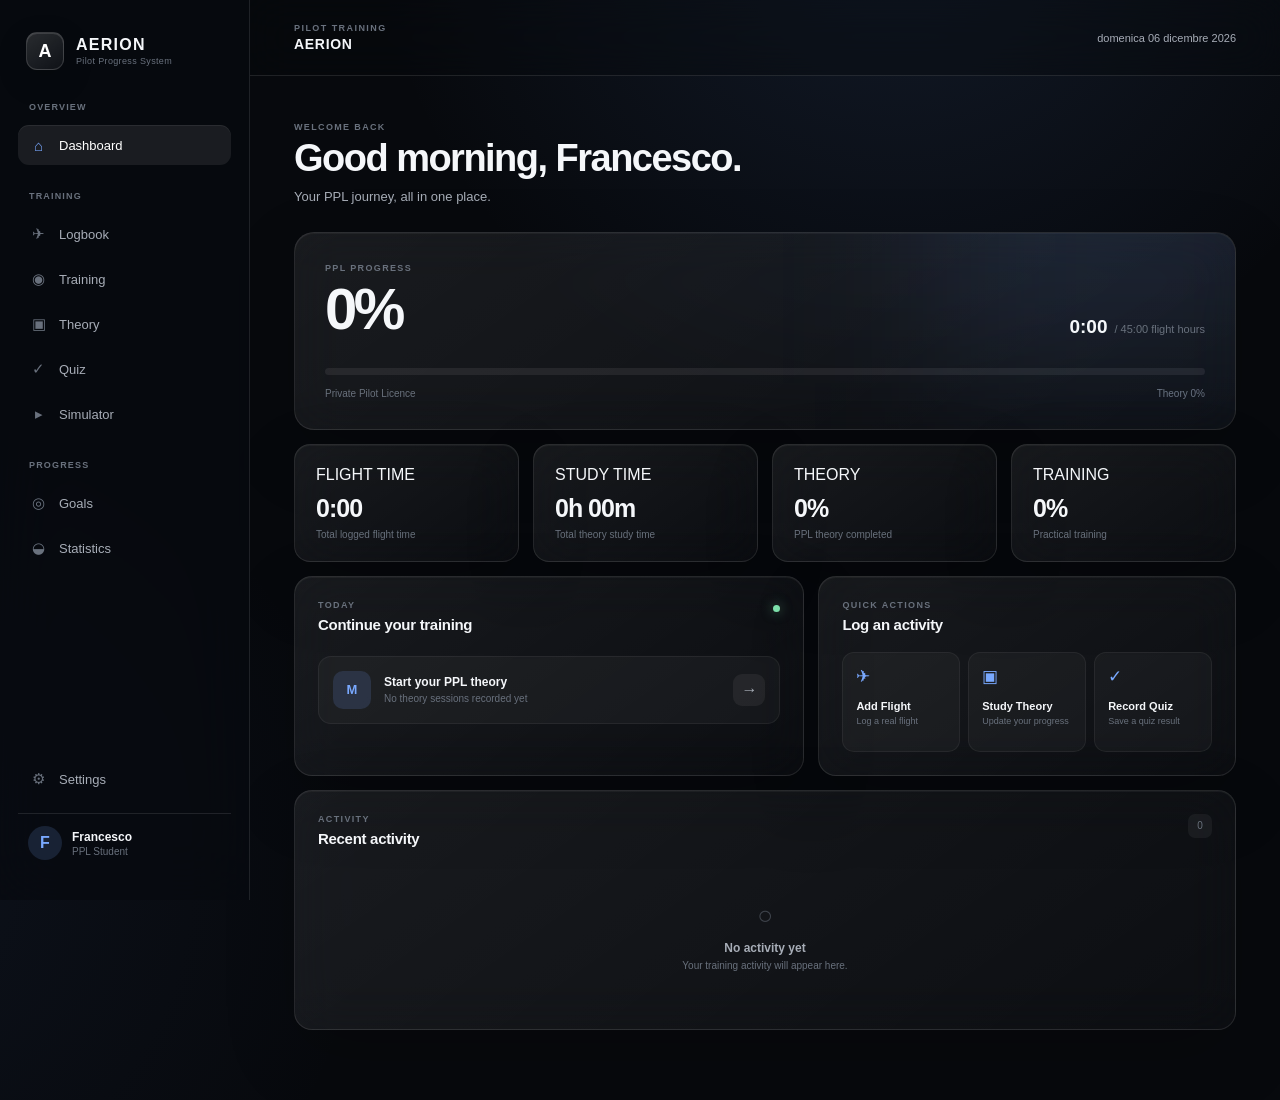
==== dashboard/index.html @ 3a141fea "Create index.html" ====
<!DOCTYPE html>
<html lang="it">

<head>

    <meta charset="UTF-8">

    <meta
        name="viewport"
        content="width=device-width, initial-scale=1.0"
    >

    <meta
        name="theme-color"
        content="#07090d"
    >

    <title>AERION — Dashboard</title>

    <link
        rel="stylesheet"
        href="../css/global.css"
    >

    <link
        rel="stylesheet"
        href="../css/dashboard.css"
    >

</head>


<body>

<div class="app-shell">


    <!-- =====================================================
         SIDEBAR
    ====================================================== -->

    <aside class="sidebar">

        <div class="brand">

            <div class="brand-mark">
                A
            </div>

            <div>

                <div class="brand-name">
                    AERION
                </div>

                <div class="brand-subtitle">
                    Pilot Progress System
                </div>

            </div>

        </div>


        <nav class="navigation">


            <div class="nav-section">

                <span>
                    OVERVIEW
                </span>

                <a
                    href="../dashboard/index.html"
                    class="nav-item active"
                >

                    <span class="nav-icon">
                        ⌂
                    </span>

                    Dashboard

                </a>

            </div>


            <div class="nav-section">

                <span>
                    TRAINING
                </span>


                <a
                    href="../logbook/index.html"
                    class="nav-item"
                >

                    <span class="nav-icon">
                        ✈
                    </span>

                    Logbook

                </a>


                <a
                    href="../training/index.html"
                    class="nav-item"
                >

                    <span class="nav-icon">
                        ◉
                    </span>

                    Training

                </a>


                <a
                    href="../theory/index.html"
                    class="nav-item"
                >

                    <span class="nav-icon">
                        ▣
                    </span>

                    Theory

                </a>


                <a
                    href="../quiz/index.html"
                    class="nav-item"
                >

                    <span class="nav-icon">
                        ✓
                    </span>

                    Quiz

                </a>


                <a
                    href="../simulator/index.html"
                    class="nav-item"
                >

                    <span class="nav-icon">
                        ▸
                    </span>

                    Simulator

                </a>

            </div>


            <div class="nav-section">

                <span>
                    PROGRESS
                </span>


                <a
                    href="../goals/index.html"
                    class="nav-item"
                >

                    <span class="nav-icon">
                        ◎
                    </span>

                    Goals

                </a>


                <a
                    href="../statistics/index.html"
                    class="nav-item"
                >

                    <span class="nav-icon">
                        ◒
                    </span>

                    Statistics

                </a>

            </div>

        </nav>


        <div class="sidebar-bottom">


            <a
                href="../settings/index.html"
                class="nav-item"
            >

                <span class="nav-icon">
                    ⚙
                </span>

                Settings

            </a>


            <div class="profile-mini">

                <div
                    class="profile-avatar"
                    id="profileInitial"
                >
                    F
                </div>

                <div>

                    <strong id="profileName">
                        Francesco
                    </strong>

                    <small>
                        PPL Student
                    </small>

                </div>

            </div>

        </div>

    </aside>



    <!-- =====================================================
         MAIN
    ====================================================== -->

    <main class="main-content">


        <header class="topbar">

            <div>

                <div class="topbar-label">
                    PILOT TRAINING
                </div>

                <div class="topbar-title">
                    AERION
                </div>

            </div>


            <div
                class="topbar-date"
                id="currentDate"
            ></div>

        </header>



        <section class="page-content">


            <!-- =================================================
                 WELCOME
            ================================================== -->

            <div class="welcome">

                <div>

                    <p class="eyebrow">
                        WELCOME BACK
                    </p>

                    <h1 id="welcomeTitle">
                        Good morning, Francesco.
                    </h1>

                    <p class="welcome-description">
                        Your PPL journey, all in one place.
                    </p>

                </div>

            </div>



            <!-- =================================================
                 PPL PROGRESS
            ================================================== -->

            <section class="hero-card glass">

                <div class="hero-top">

                    <div>

                        <p class="card-label">
                            PPL PROGRESS
                        </p>

                        <h2 id="overallProgress">
                            0%
                        </h2>

                    </div>


                    <div class="hero-hours">

                        <strong id="flightHours">
                            0:00
                        </strong>

                        <span>
                            / 45:00 flight hours
                        </span>

                    </div>

                </div>


                <div class="progress-track large">

                    <div
                        class="progress-fill"
                        id="overallProgressBar"
                        style="width:0%"
                    ></div>

                </div>


                <div class="hero-footer">

                    <span>
                        Private Pilot Licence
                    </span>

                    <span id="theoryProgressText">
                        Theory 0%
                    </span>

                </div>

            </section>



            <!-- =================================================
                 METRICS
            ================================================== -->

            <section class="metrics-grid">


                <div class="metric-card glass">

                    <span class="metric-label">
                        FLIGHT TIME
                    </span>

                    <strong id="metricFlightTime">
                        0:00
                    </strong>

                    <small>
                        Total logged flight time
                    </small>

                </div>


                <div class="metric-card glass">

                    <span class="metric-label">
                        STUDY TIME
                    </span>

                    <strong id="metricStudyTime">
                        0h 00m
                    </strong>

                    <small>
                        Total theory study time
                    </small>

                </div>


                <div class="metric-card glass">

                    <span class="metric-label">
                        THEORY
                    </span>

                    <strong id="metricTheory">
                        0%
                    </strong>

                    <small>
                        PPL theory completed
                    </small>

                </div>


                <div class="metric-card glass">

                    <span class="metric-label">
                        TRAINING
                    </span>

                    <strong id="metricTraining">
                        0%
                    </strong>

                    <small>
                        Practical training
                    </small>

                </div>

            </section>



            <!-- =================================================
                 TODAY / QUICK ACTIONS
            ================================================== -->

            <section class="dashboard-grid">


                <div class="glass panel">

                    <div class="panel-header">

                        <div>

                            <p class="card-label">
                                TODAY
                            </p>

                            <h3>
                                Continue your training
                            </h3>

                        </div>

                        <span class="status-dot"></span>

                    </div>


                    <div class="today-content">

                        <div class="today-icon">
                            M
                        </div>


                        <div>

                            <strong id="nextTopic">
                                Start your PPL theory
                            </strong>

                            <span id="nextTopicMeta">
                                No theory sessions recorded yet
                            </span>

                        </div>


                        <a
                            href="../theory/index.html"
                            class="arrow-button"
                        >
                            →
                        </a>

                    </div>

                </div>



                <div class="glass panel">

                    <div class="panel-header">

                        <div>

                            <p class="card-label">
                                QUICK ACTIONS
                            </p>

                            <h3>
                                Log an activity
                            </h3>

                        </div>

                    </div>


                    <div class="quick-actions">


                        <a
                            href="../logbook/index.html"
                            class="quick-action"
                        >

                            <span>
                                ✈
                            </span>

                            <div>

                                <strong>
                                    Add Flight
                                </strong>

                                <small>
                                    Log a real flight
                                </small>

                            </div>

                        </a>


                        <a
                            href="../theory/index.html"
                            class="quick-action"
                        >

                            <span>
                                ▣
                            </span>

                            <div>

                                <strong>
                                    Study Theory
                                </strong>

                                <small>
                                    Update your progress
                                </small>

                            </div>

                        </a>


                        <a
                            href="../quiz/index.html"
                            class="quick-action"
                        >

                            <span>
                                ✓
                            </span>

                            <div>

                                <strong>
                                    Record Quiz
                                </strong>

                                <small>
                                    Save a quiz result
                                </small>

                            </div>

                        </a>

                    </div>

                </div>

            </section>



            <!-- =================================================
                 RECENT ACTIVITY
            ================================================== -->

            <section class="glass panel recent-panel">


                <div class="panel-header">

                    <div>

                        <p class="card-label">
                            ACTIVITY
                        </p>

                        <h3>
                            Recent activity
                        </h3>

                    </div>


                    <span
                        class="activity-count"
                        id="activityCount"
                    >
                        0
                    </span>

                </div>


                <div
                    id="recentActivity"
                    class="activity-list"
                >

                    <div class="empty-state">

                        <div class="empty-icon">
                            ○
                        </div>

                        <strong>
                            No activity yet
                        </strong>

                        <span>
                            Your training activity will appear here.
                        </span>

                    </div>

                </div>

            </section>


        </section>

    </main>

</div>



<!-- =========================================================
     JAVASCRIPT
========================================================= -->

<script src="../js/app.js"></script>
<script src="../js/dashboard.js"></script>

</body>

</html>
---- css/global.css ----
* {
    box-sizing: border-box;
    margin: 0;
    padding: 0;
}

:root {
    --bg: #07090d;
    --bg-secondary: #0b0f15;

    --glass: rgba(255, 255, 255, 0.055);
    --glass-strong: rgba(255, 255, 255, 0.075);

    --border: rgba(255, 255, 255, 0.10);
    --border-light: rgba(255, 255, 255, 0.15);

    --text: #f5f7fa;
    --text-secondary: #a7adb7;
    --text-muted: #69717d;

    --accent: #79a9ff;
    --accent-soft: rgba(121, 169, 255, 0.15);

    --success: #7ee2ad;

    --radius: 20px;
}

html {
    scroll-behavior: smooth;
}

body {
    min-height: 100vh;

    background:
        radial-gradient(
            circle at 70% -10%,
            rgba(79, 119, 190, 0.16),
            transparent 35%
        ),
        radial-gradient(
            circle at -10% 80%,
            rgba(60, 90, 150, 0.10),
            transparent 30%
        ),
        var(--bg);

    color: var(--text);

    font-family:
        Inter,
        -apple-system,
        BlinkMacSystemFont,
        "SF Pro Display",
        "SF Pro Text",
        sans-serif;

    -webkit-font-smoothing: antialiased;
}

a {
    color: inherit;
    text-decoration: none;
}

button,
input,
select,
textarea {
    font: inherit;
}

.app-shell {
    display: flex;
    min-height: 100vh;
}

/* =========================
   SIDEBAR
========================= */

.sidebar {
    width: 250px;
    min-height: 100vh;

    position: fixed;
    left: 0;
    top: 0;
    bottom: 0;

    display: flex;
    flex-direction: column;

    padding: 28px 18px;

    background: rgba(8, 11, 16, 0.72);

    backdrop-filter: blur(30px);
    -webkit-backdrop-filter: blur(30px);

    border-right: 1px solid var(--border);

    z-index: 20;
}

.brand {
    display: flex;
    align-items: center;
    gap: 12px;

    padding: 4px 8px 32px;
}

.brand-mark {
    width: 38px;
    height: 38px;

    display: grid;
    place-items: center;

    border-radius: 11px;

    background: linear-gradient(
        145deg,
        rgba(255,255,255,0.14),
        rgba(255,255,255,0.04)
    );

    border: 1px solid var(--border-light);

    color: white;
    font-size: 18px;
    font-weight: 700;

    box-shadow:
        inset 0 1px rgba(255,255,255,0.12),
        0 10px 30px rgba(0,0,0,0.2);
}

.brand-name {
    font-size: 16px;
    font-weight: 750;
    letter-spacing: 0.08em;
}

.brand-subtitle {
    margin-top: 2px;

    color: var(--text-muted);

    font-size: 9px;
    letter-spacing: 0.04em;
}

.navigation {
    display: flex;
    flex-direction: column;
    gap: 26px;
}

.nav-section {
    display: flex;
    flex-direction: column;
    gap: 5px;
}

.nav-section > span {
    padding: 0 11px 8px;

    color: var(--text-muted);

    font-size: 9px;
    font-weight: 700;
    letter-spacing: 0.13em;
}

.nav-item {
    display: flex;
    align-items: center;
    gap: 11px;

    min-height: 40px;

    padding: 0 11px;

    border-radius: 11px;

    color: var(--text-secondary);

    font-size: 13px;
    font-weight: 500;

    transition:
        background 0.2s ease,
        color 0.2s ease,
        transform 0.2s ease;
}

.nav-item:hover {
    color: var(--text);
    background: rgba(255,255,255,0.055);
}

.nav-item.active {
    color: white;
    background: rgba(255,255,255,0.08);

    box-shadow:
        inset 0 1px rgba(255,255,255,0.07);
}

.nav-icon {
    width: 19px;

    color: var(--text-muted);

    text-align: center;

    font-size: 15px;
}

.nav-item.active .nav-icon {
    color: var(--accent);
}

.sidebar-bottom {
    margin-top: auto;

    display: flex;
    flex-direction: column;
    gap: 14px;
}

.profile-mini {
    display: flex;
    align-items: center;
    gap: 10px;

    padding: 12px 10px;

    border-top: 1px solid var(--border);
}

.profile-avatar {
    width: 34px;
    height: 34px;

    display: grid;
    place-items: center;

    border-radius: 50%;

    background: var(--accent-soft);

    color: var(--accent);

    font-weight: 700;
}

.profile-mini strong {
    display: block;

    font-size: 12px;
}

.profile-mini small {
    display: block;

    margin-top: 2px;

    color: var(--text-muted);

    font-size: 10px;
}

/* =========================
   MAIN
========================= */

.main-content {
    width: calc(100% - 250px);

    margin-left: 250px;

    min-height: 100vh;
}

.topbar {
    height: 76px;

    display: flex;
    align-items: center;
    justify-content: space-between;

    padding: 0 44px;

    border-bottom: 1px solid var(--border);

    background: rgba(7, 9, 13, 0.35);

    backdrop-filter: blur(20px);
    -webkit-backdrop-filter: blur(20px);
}

.topbar-label {
    color: var(--text-muted);

    font-size: 9px;
    font-weight: 700;
    letter-spacing: 0.16em;
}

.topbar-title {
    margin-top: 3px;

    font-size: 14px;
    font-weight: 650;
    letter-spacing: 0.05em;
}

.topbar-date {
    color: var(--text-secondary);

    font-size: 11px;
}

.page-content {
    max-width: 1380px;

    margin: 0 auto;

    padding: 46px 44px 70px;
}

/* =========================
   GENERAL
========================= */

.glass {
    background:
        linear-gradient(
            145deg,
            rgba(255,255,255,0.075),
            rgba(255,255,255,0.025)
        );

    border: 1px solid var(--border);

    backdrop-filter: blur(25px);
    -webkit-backdrop-filter: blur(25px);

    box-shadow:
        inset 0 1px rgba(255,255,255,0.045),
        0 25px 70px rgba(0,0,0,0.18);
}

.eyebrow,
.card-label {
    color: var(--text-muted);

    font-size: 9px;
    font-weight: 750;
    letter-spacing: 0.15em;
}

.welcome {
    margin-bottom: 28px;
}

.welcome h1 {
    margin-top: 7px;

    font-size: clamp(27px, 3vw, 38px);

    line-height: 1.05;

    letter-spacing: -0.04em;
}

.welcome-description {
    margin-top: 10px;

    color: var(--text-secondary);

    font-size: 13px;
}

/* =========================
   HERO
========================= */

.hero-card {
    position: relative;

    overflow: hidden;

    padding: 30px;

    border-radius: var(--radius);
}

.hero-card::before {
    content: "";

    position: absolute;

    width: 400px;
    height: 400px;

    top: -250px;
    right: -100px;

    background: rgba(121,169,255,0.10);

    filter: blur(80px);

    pointer-events: none;
}

.hero-top {
    position: relative;

    display: flex;
    align-items: flex-end;
    justify-content: space-between;
}

.hero-top h2 {
    margin-top: 7px;

    font-size: 58px;
    line-height: 1;

    letter-spacing: -0.06em;
}

.hero-hours {
    display: flex;
    align-items: baseline;
    gap: 7px;
}

.hero-hours strong {
    font-size: 19px;
}

.hero-hours span {
    color: var(--text-muted);

    font-size: 11px;
}

.progress-track {
    overflow: hidden;

    width: 100%;

    background: rgba(255,255,255,0.07);

    border-radius: 999px;
}

.progress-track.large {
    height: 7px;

    margin-top: 30px;
}

.progress-fill {
    height: 100%;

    background:
        linear-gradient(
            90deg,
            var(--accent),
            #a7c7ff
        );

    border-radius: inherit;

    box-shadow:
        0 0 20px rgba(121,169,255,0.3);

    transition: width 0.6s ease;
}

.hero-footer {
    display: flex;
    justify-content: space-between;

    margin-top: 13px;

    color: var(--text-muted);

    font-size: 10px;
}

/* =========================
   METRICS
========================= */

.metrics-grid {
    display: grid;

    grid-template-columns: repeat(4, 1fr);

    gap: 14px;

    margin-top: 14px;
}

.metric-card {
    padding: 21px;

    border-radius: 16px;
}

.metric-card strong {
    display: block;

    margin-top: 10px;

    font-size: 25px;

    letter-spacing: -0.04em;
}

.metric-card small {
    display: block;

    margin-top: 6px;

    color: var(--text-muted);

    font-size: 10px;
}

/* =========================
   PANELS
========================= */

.dashboard-grid {
    display: grid;

    grid-template-columns: 1.1fr 0.9fr;

    gap: 14px;

    margin-top: 14px;
}

.panel {
    padding: 23px;

    border-radius: 18px;
}

.panel-header {
    display: flex;
    align-items: flex-start;
    justify-content: space-between;
}

.panel-header h3 {
    margin-top: 6px;

    font-size: 15px;

    letter-spacing: -0.02em;
}

.status-dot {
    width: 7px;
    height: 7px;

    margin-top: 5px;

    border-radius: 50%;

    background: var(--success);

    box-shadow:
        0 0 12px rgba(126,226,173,0.5);
}

.today-content {
    display: flex;
    align-items: center;

    gap: 13px;

    margin-top: 23px;

    padding: 14px;

    background: rgba(255,255,255,0.035);

    border: 1px solid rgba(255,255,255,0.055);

    border-radius: 13px;
}

.today-icon {
    width: 38px;
    height: 38px;

    display: grid;
    place-items: center;

    flex-shrink: 0;

    border-radius: 10px;

    background: var(--accent-soft);

    color: var(--accent);

    font-size: 13px;
    font-weight: 700;
}

.today-content strong {
    display: block;

    font-size: 12px;
}

.today-content span {
    display: block;

    margin-top: 4px;

    color: var(--text-muted);

    font-size: 10px;
}

.arrow-button {
    margin-left: auto;

    width: 32px;
    height: 32px;

    display: grid;
    place-items: center;

    border-radius: 9px;

    background: rgba(255,255,255,0.06);

    color: var(--text-secondary);

    transition: 0.2s ease;
}

.arrow-button:hover {
    background: rgba(255,255,255,0.1);

    color: white;

    transform: translateX(2px);
}

/* =========================
   QUICK ACTIONS
========================= */

.quick-actions {
    display: grid;

    grid-template-columns: repeat(3, 1fr);

    gap: 8px;

    margin-top: 19px;
}

.quick-action {
    display: flex;
    flex-direction: column;

    gap: 13px;

    padding: 13px;

    min-height: 100px;

    border-radius: 12px;

    background: rgba(255,255,255,0.035);

    border: 1px solid rgba(255,255,255,0.055);

    transition: 0.2s ease;
}

.quick-action:hover {
    background: rgba(255,255,255,0.07);

    transform: translateY(-2px);
}

.quick-action > span {
    color: var(--accent);

    font-size: 17px;
}

.quick-action strong {
    display: block;

    font-size: 11px;
}

.quick-action small {
    display: block;

    margin-top: 4px;

    color: var(--text-muted);

    font-size: 9px;
}

/* =========================
   ACTIVITY
========================= */

.recent-panel {
    margin-top: 14px;
}

.activity-count {
    min-width: 24px;
    height: 24px;

    display: grid;
    place-items: center;

    border-radius: 7px;

    background: rgba(255,255,255,0.05);

    color: var(--text-muted);

    font-size: 10px;
}

.activity-list {
    margin-top: 18px;
}

.empty-state {
    display: flex;
    flex-direction: column;
    align-items: center;

    padding: 35px 20px;

    color: var(--text-muted);

    text-align: center;
}

.empty-icon {
    margin-bottom: 10px;

    font-size: 26px;

    opacity: 0.5;
}

.empty-state strong {
    color: var(--text-secondary);

    font-size: 12px;
}

.empty-state span {
    margin-top: 5px;

    font-size: 10px;
}

/* =========================
   RESPONSIVE
========================= */

@media (max-width: 1050px) {

    .sidebar {
        width: 210px;
    }

    .main-content {
        width: calc(100% - 210px);

        margin-left: 210px;
    }

    .metrics-grid {
        grid-template-columns: repeat(2, 1fr);
    }

    .dashboard-grid {
        grid-template-columns: 1fr;
    }
}

@media (max-width: 760px) {

    .sidebar {
        width: 100%;
        height: 66px;
        min-height: 66px;

        top: auto;
        bottom: 0;

        padding: 7px 10px;

        flex-direction: row;

        border-right: none;
        border-top: 1px solid var(--border);
    }

    .brand,
    .sidebar-bottom,
    .nav-section > span {
        display: none;
    }

    .navigation {
        width: 100%;

        display: flex;
        flex-direction: row;

        justify-content: space-around;

        gap: 2px;
    }

    .nav-section {
        display: contents;
    }

    .nav-item {
        min-height: 52px;

        padding: 0 8px;

        flex-direction: column;

        justify-content: center;

        gap: 3px;

        font-size: 8px;
    }

    .nav-item:nth-child(n+6) {
        display: none;
    }

    .nav-icon {
        font-size: 16px;
    }

    .main-content {
        width: 100%;

        margin-left: 0;

        padding-bottom: 70px;
    }

    .topbar {
        padding: 0 20px;
    }

    .page-content {
        padding: 30px 18px 45px;
    }

    .hero-top {
        align-items: flex-start;

        flex-direction: column;

        gap: 20px;
    }

    .hero-top h2 {
        font-size: 48px;
    }

    .metrics-grid {
        grid-template-columns: repeat(2, 1fr);
    }

    .quick-actions {
        grid-template-columns: 1fr;
    }
}

@media (max-width: 480px) {

    .metrics-grid {
        grid-template-columns: 1fr 1fr;
    }

    .metric-card {
        padding: 16px;
    }

    .metric-card strong {
        font-size: 21px;
    }

    .hero-card,
    .panel {
        padding: 19px;
    }

}

/* ======================================================
   AERION SIDEBAR — COMPATIBILITY
   Uniforma Training / Quiz alle altre pagine
====================================================== */

.sidebar-nav {
    display: flex;
    flex-direction: column;
    gap: 5px;
    width: 100%;
}

.sidebar-nav a {
    display: flex;
    align-items: center;
    gap: 11px;

    width: 100%;
    min-height: 40px;

    padding: 0 11px;

    border-radius: 11px;

    color: var(--text-secondary);

    font-size: 13px;
    font-weight: 500;

    text-decoration: none;

    transition:
        background 0.2s ease,
        color 0.2s ease,
        transform 0.2s ease;
}

.sidebar-nav a:hover {
    color: var(--text);
    background: rgba(255,255,255,0.055);
}

.sidebar-nav a.active {
    color: white;
    background: rgba(255,255,255,0.08);

    box-shadow:
        inset 0 1px rgba(255,255,255,0.07);
}


/* PROFILO */

.sidebar-profile {
    margin-top: auto;

    display: flex;
    align-items: center;
    gap: 10px;

    padding: 12px 10px;

    border-top: 1px solid var(--border);
}

.sidebar-profile strong {
    display: block;
    font-size: 12px;
}

.sidebar-profile span {
    display: block;

    margin-top: 2px;

    color: var(--text-muted);

    font-size: 10px;
}


/* MOBILE */

@media (max-width: 760px) {

    .sidebar-nav {
        width: 100%;

        display: flex;
        flex-direction: row;

        justify-content: space-around;

        gap: 2px;
    }

    .sidebar-nav a {
        min-height: 52px;

        padding: 0 8px;

        flex-direction: column;

        justify-content: center;

        gap: 3px;

        font-size: 8px;
    }

    .sidebar-nav a:nth-child(n+6) {
        display: none;
    }

    .sidebar-profile {
        display: none;
    }
}
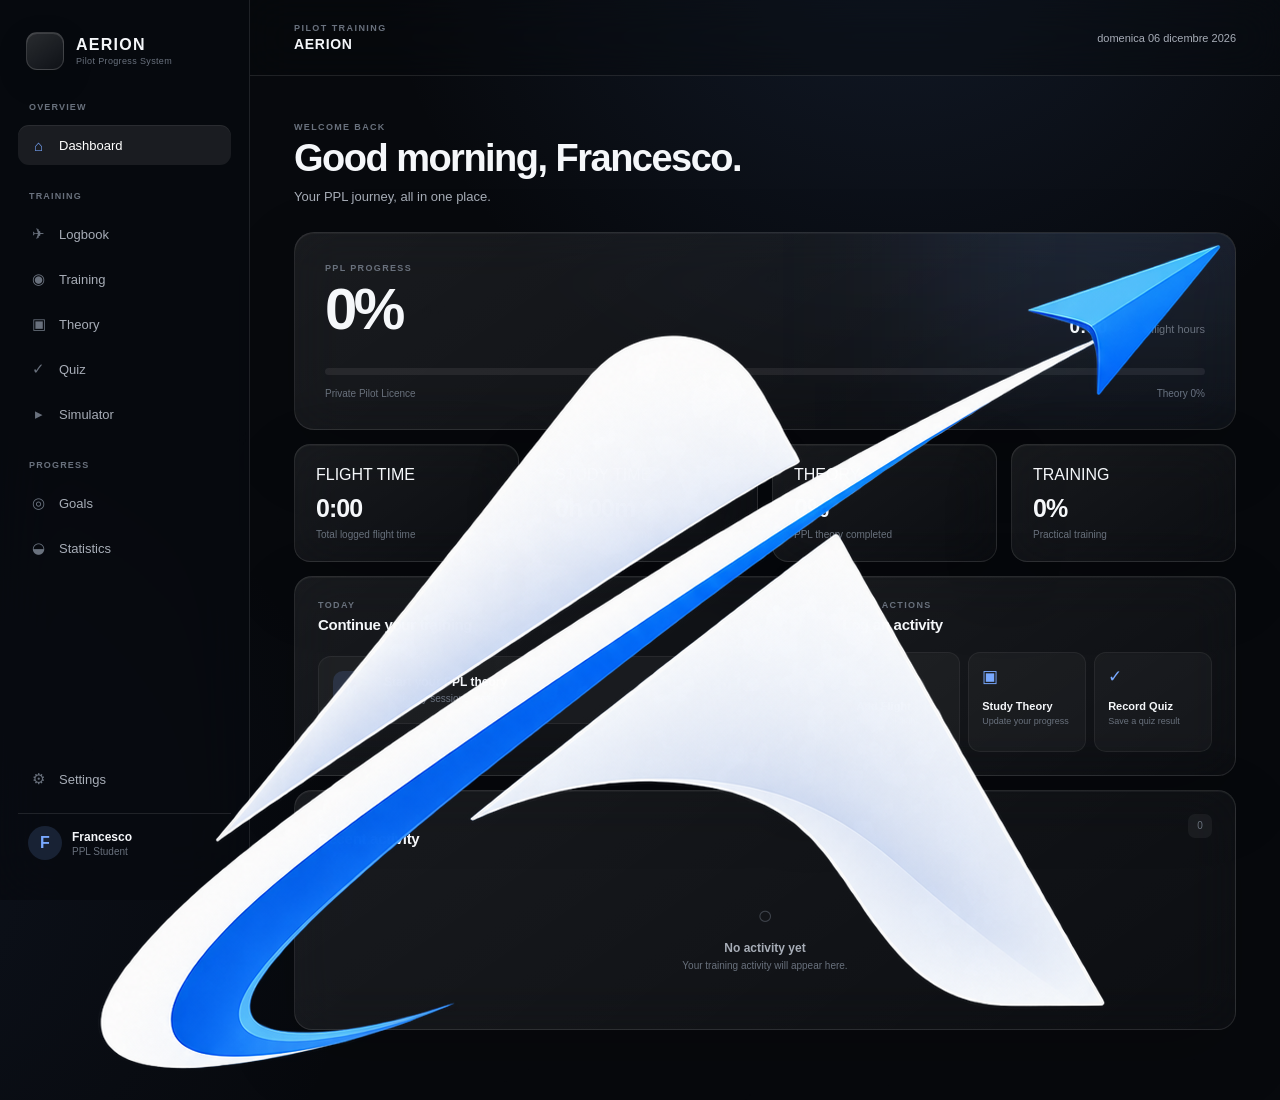
==== commit bccdf9a0: "Update index.html" ====
--- a/dashboard/index.html
+++ b/dashboard/index.html
@@ -44,8 +44,8 @@
         <div class="brand">
 
             <div class="brand-mark">
-                A
-            </div>
+    <img src="../logo.png" alt="AERION">
+</div>
 
             <div>
 
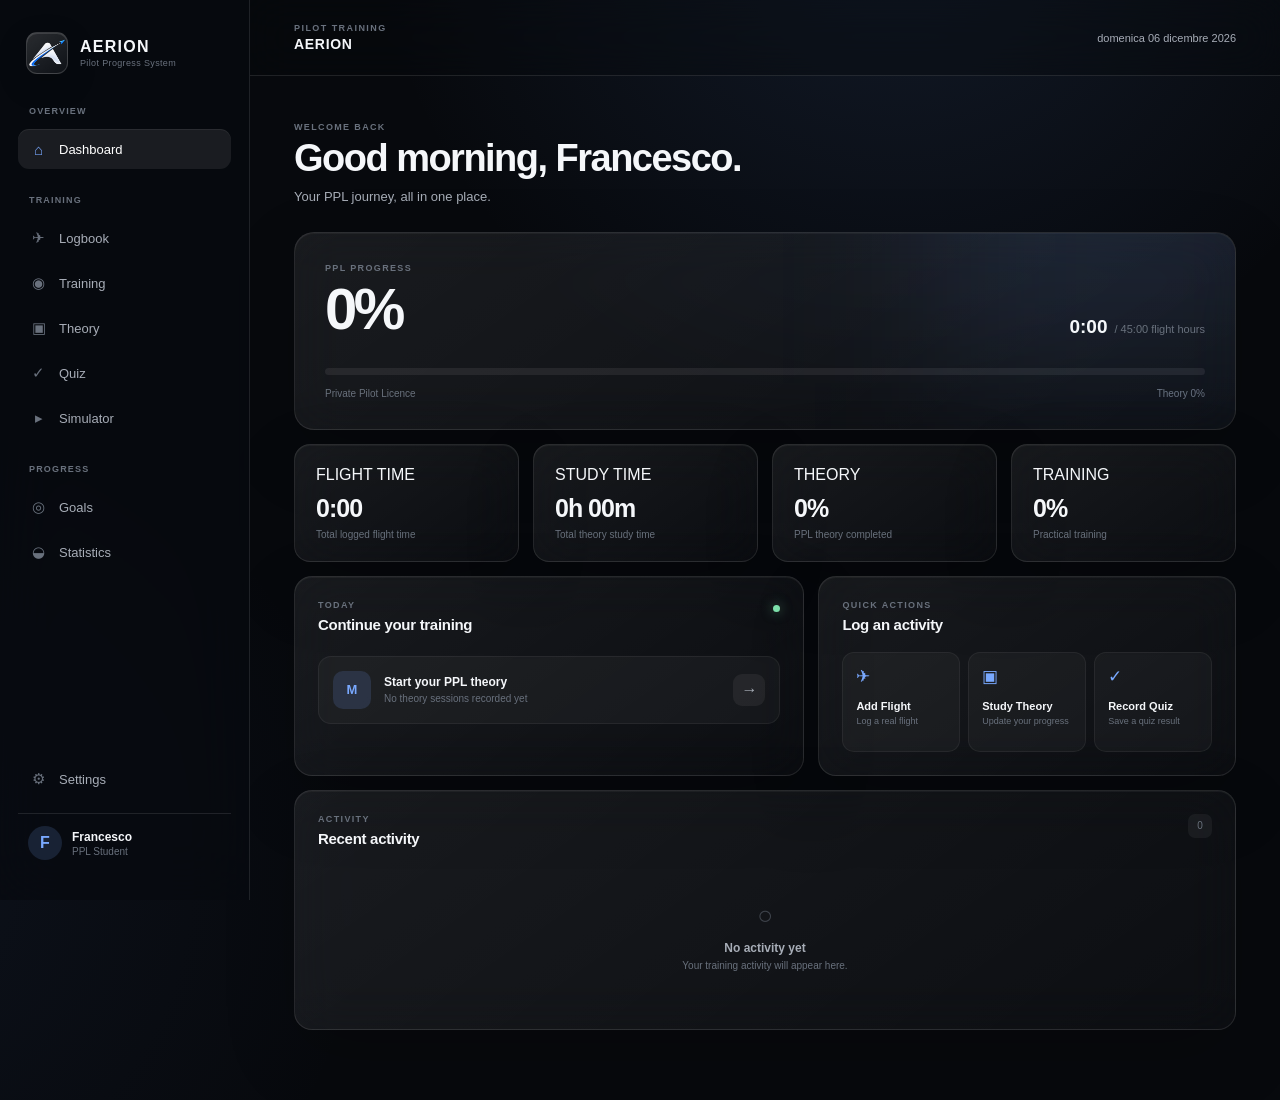
==== commit 8ba0c8dd: "Update index.html" ====
--- a/dashboard/index.html
+++ b/dashboard/index.html
@@ -685,6 +685,7 @@
 ========================================================= -->
 
 <script src="../js/app.js"></script>
+    <script src="../js/pwa.js"></script>
 <script src="../js/dashboard.js"></script>
 
 </body>
--- a/css/global.css
+++ b/css/global.css
@@ -1045,3 +1045,19 @@
         display: none;
     }
 }
+
+.brand-mark {
+    width: 42px;
+    height: 42px;
+    display: flex;
+    align-items: center;
+    justify-content: center;
+    flex-shrink: 0;
+}
+
+.brand-mark img {
+    width: 100%;
+    height: 100%;
+    object-fit: contain;
+    display: block;
+}
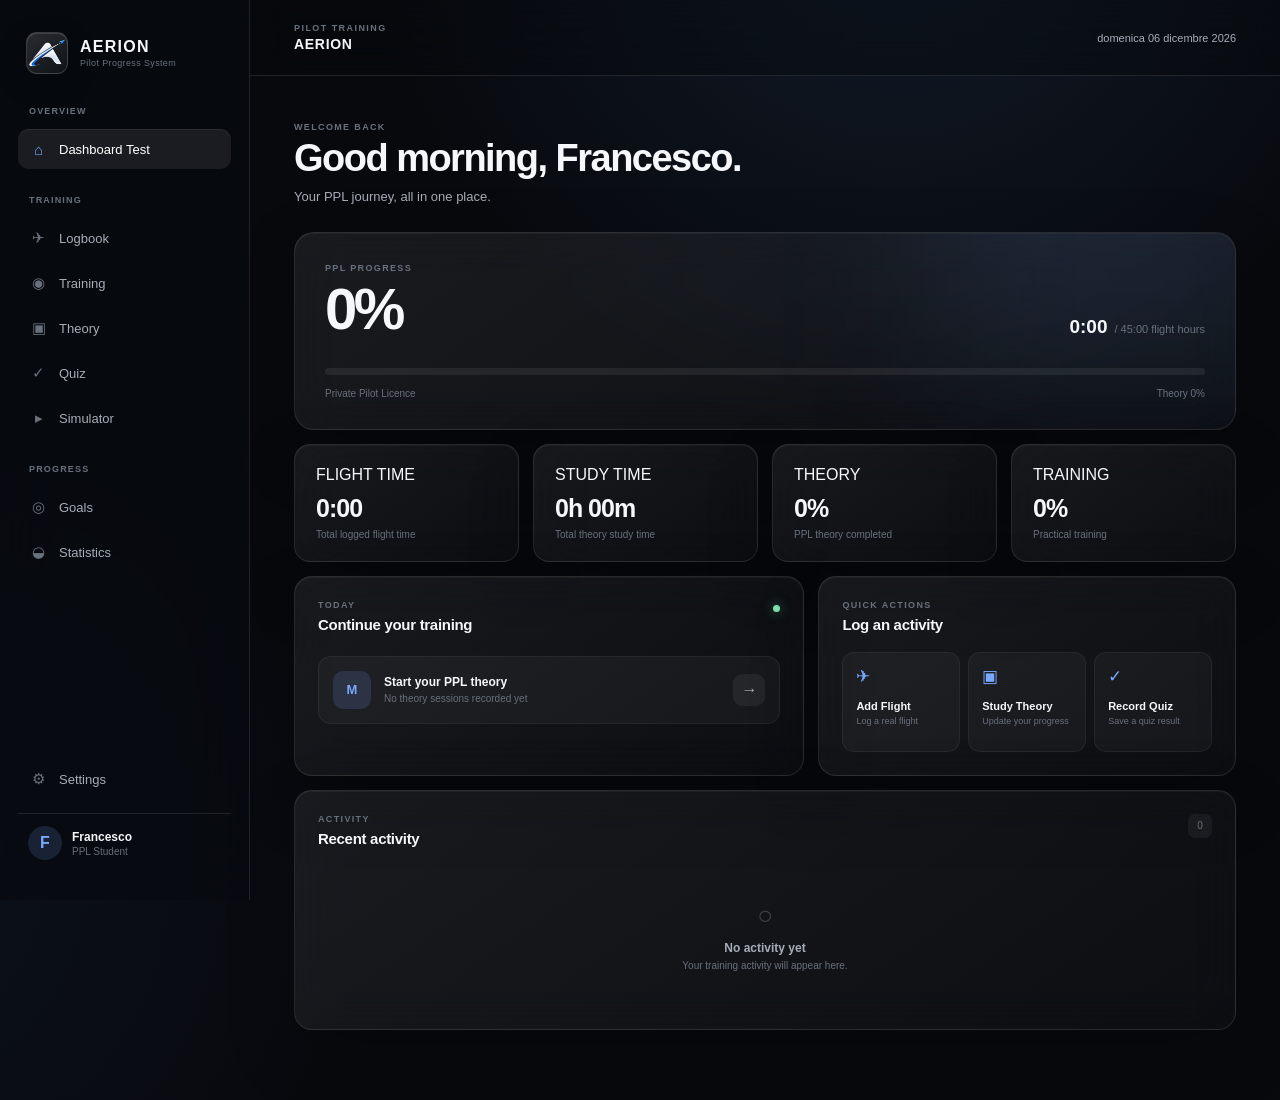
==== commit ab2786f5: "Update index.html" ====
--- a/dashboard/index.html
+++ b/dashboard/index.html
@@ -14,7 +14,7 @@
         name="theme-color"
         content="#07090d"
     >
-
+<link rel="manifest" href="../manifest.json">
     <title>AERION — Dashboard</title>
 
     <link
@@ -80,7 +80,7 @@
                         ⌂
                     </span>
 
-                    Dashboard
+                    Dashboard Test
 
                 </a>
 
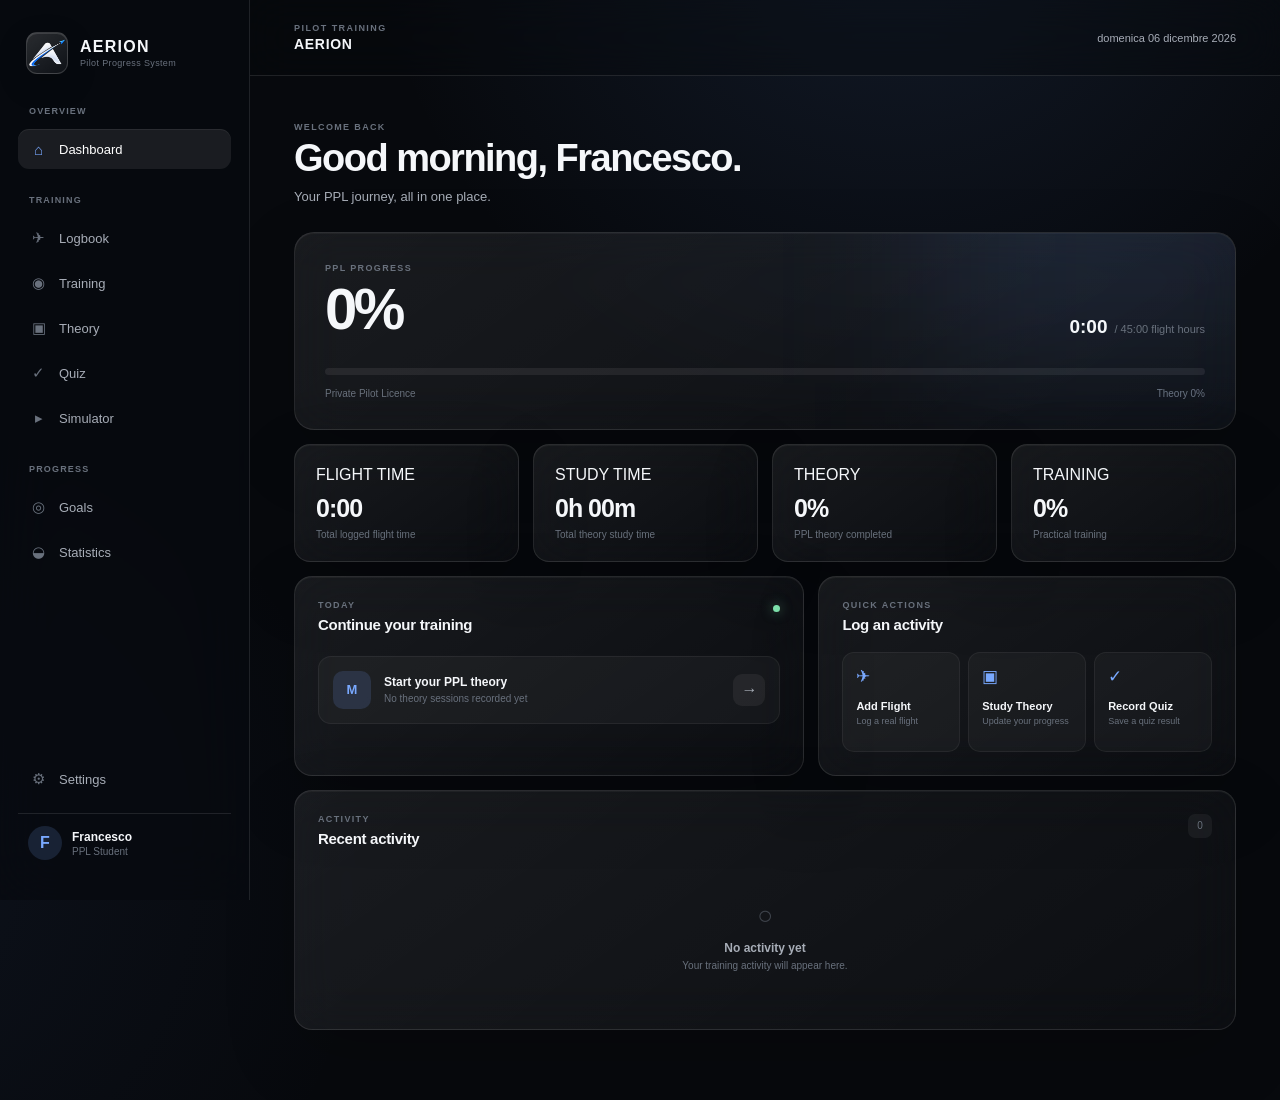
==== commit b5bd90e1: "Update index.html" ====
--- a/dashboard/index.html
+++ b/dashboard/index.html
@@ -80,7 +80,7 @@
                         ⌂
                     </span>
 
-                    Dashboard Test
+                    Dashboard
 
                 </a>
 
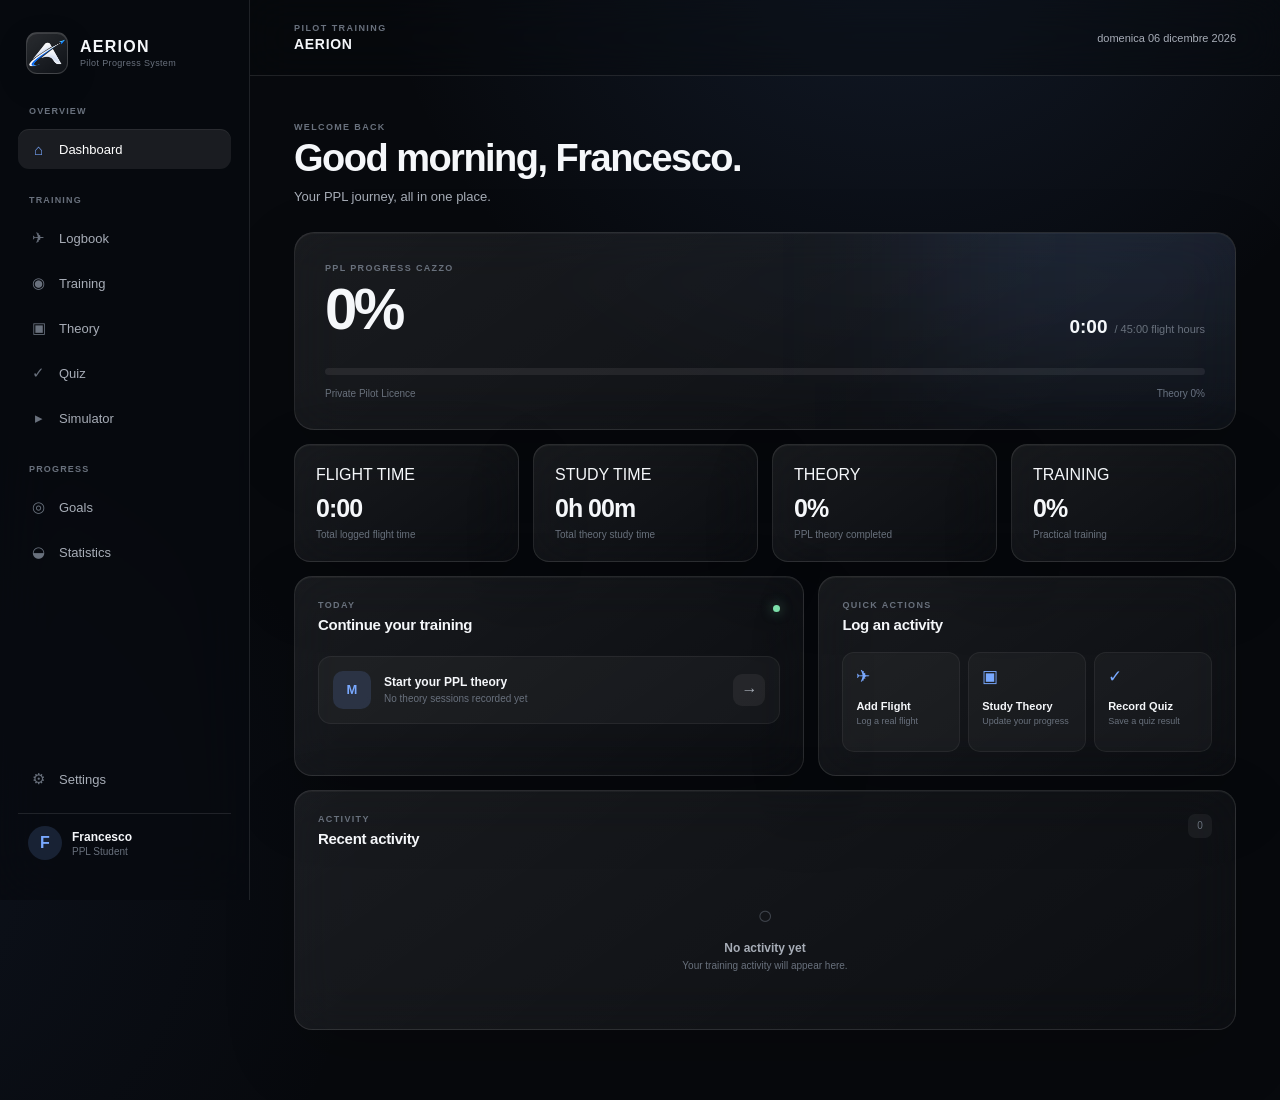
==== commit 4e352e64: "Update index.html" ====
--- a/dashboard/index.html
+++ b/dashboard/index.html
@@ -322,7 +322,7 @@
                     <div>
 
                         <p class="card-label">
-                            PPL PROGRESS
+                            PPL PROGRESS CAZZO
                         </p>
 
                         <h2 id="overallProgress">
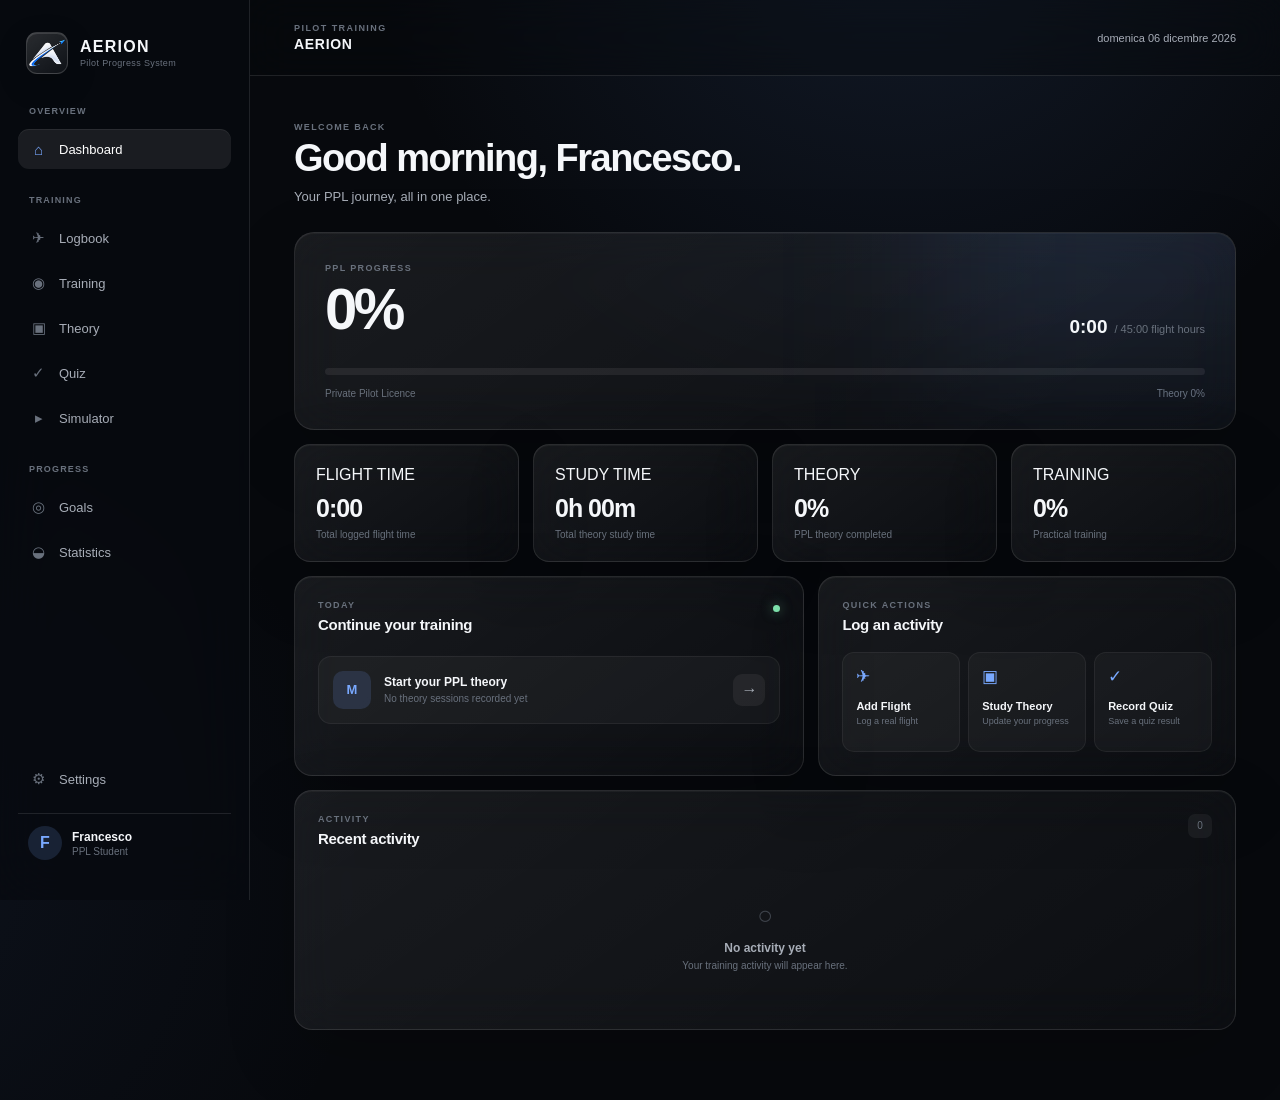
==== commit dfd986b9: "Update index.html" ====
--- a/dashboard/index.html
+++ b/dashboard/index.html
@@ -322,7 +322,7 @@
                     <div>
 
                         <p class="card-label">
-                            PPL PROGRESS CAZZO
+                            PPL PROGRESS
                         </p>
 
                         <h2 id="overallProgress">
